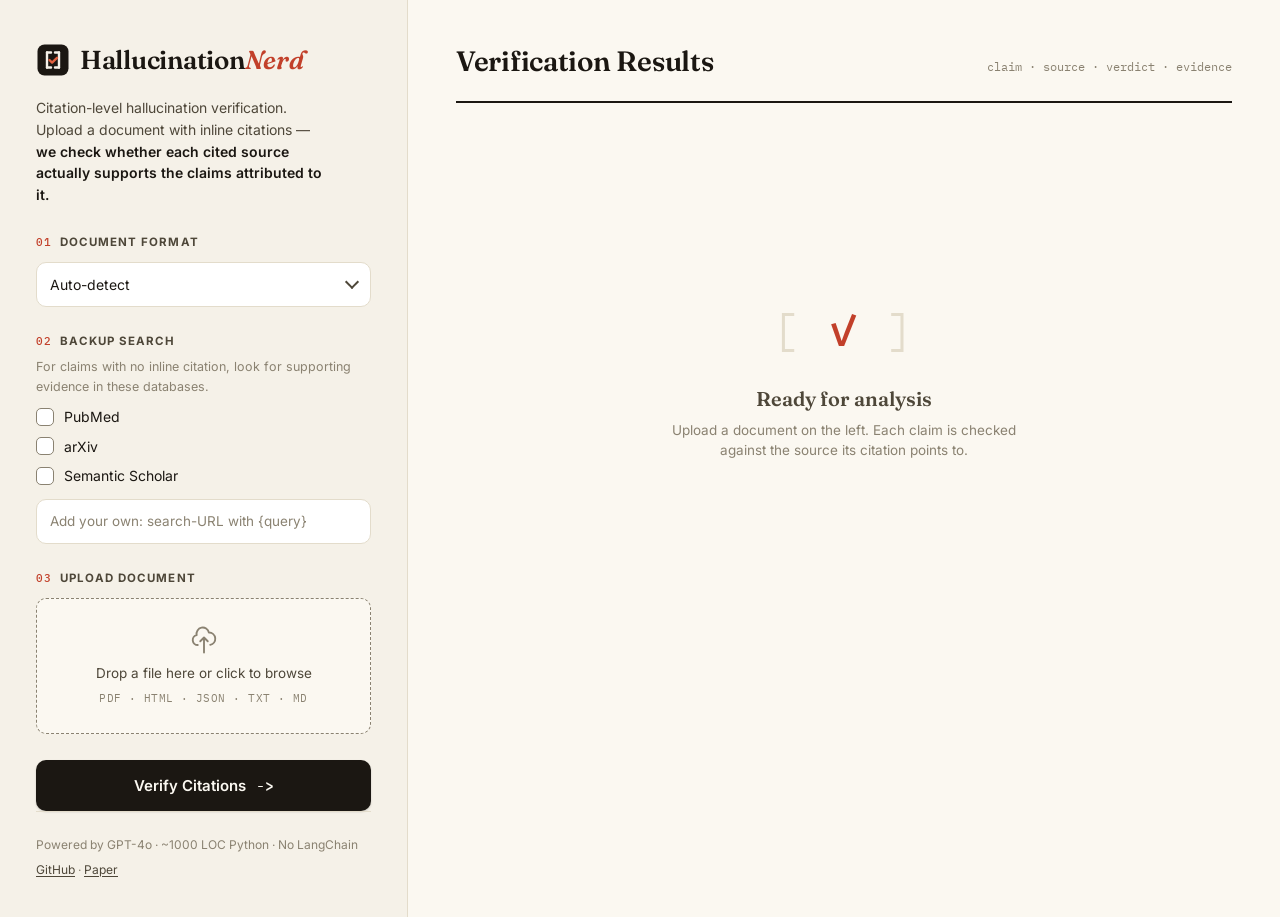
==== frontend/index.html @ 320ff7a8 "Redesign frontend: research-instrument design system, real stat numbers, responsive + a11y pass" ====
<!DOCTYPE html>
<html lang="en">
<head>
    <meta charset="UTF-8">
    <meta name="viewport" content="width=device-width, initial-scale=1.0">
    <title>HallucinationNerd — Citation Verification</title>
    <meta name="description" content="Citation-level hallucination verification: check whether cited sources actually support the claims attributed to them.">
    <link rel="preconnect" href="https://fonts.googleapis.com">
    <link rel="preconnect" href="https://fonts.gstatic.com" crossorigin>
    <link href="https://fonts.googleapis.com/css2?family=Fraunces:ital,opsz,wght@0,9..144,500;0,9..144,600;1,9..144,600&family=IBM+Plex+Mono:wght@400;500;600&family=Inter:wght@400;500;600;700&display=swap" rel="stylesheet">
    <link rel="stylesheet" href="styles.css">
</head>
<body>
    <div class="shell">

        <!-- LEFT RAIL: input -->
        <div class="rail">
            <div class="brand">
                <a class="brand-mark" href="/">
                    <svg width="34" height="34" viewBox="0 0 34 34" fill="none" aria-hidden="true">
                        <rect x="1.5" y="1.5" width="31" height="31" rx="7" fill="#1B1712"/>
                        <path d="M11 9.5v15M23 9.5v15" stroke="#F5F1E8" stroke-width="2.4" stroke-linecap="round"/>
                        <path d="M11 9.5h4M11 24.5h4M23 9.5h-4M23 24.5h-4" stroke="#F5F1E8" stroke-width="2.4" stroke-linecap="round"/>
                        <path d="M13.5 17l2.6 2.6L21 14.8" stroke="#E2603F" stroke-width="2.4" stroke-linecap="round" stroke-linejoin="round"/>
                    </svg>
                    <span class="brand-word">Hallucination<em>Nerd</em></span>
                </a>
                <p class="tagline">
                    Citation-level hallucination verification. Upload a document with inline citations —
                    <strong>we check whether each cited source actually supports the claims attributed to it.</strong>
                </p>
            </div>

            <form id="uploadForm">
                <div class="form-section">
                    <label class="section-label" for="sourceType"><span class="num">01</span> Document format</label>
                    <div class="select-wrap">
                        <select name="source_type" id="sourceType">
                            <option value="auto">Auto-detect</option>
                            <option value="pdf">PDF (research paper)</option>
                            <option value="html">HTML (web page)</option>
                            <option value="json">JSON (structured input)</option>
                            <option value="text">Plain text</option>
                        </select>
                    </div>
                </div>

                <div class="form-section">
                    <span class="section-label"><span class="num">02</span> Backup search</span>
                    <p class="section-hint">For claims with no inline citation, look for supporting evidence in these databases.</p>
                    <div class="check-list">
                        <label class="check">
                            <input type="checkbox" name="db" value="pubmed" class="dbCheck">
                            <span class="box"><svg width="11" height="9" viewBox="0 0 11 9" fill="none"><path d="M1 4.5L4 7.5L10 1" stroke="#FBF8F1" stroke-width="2" stroke-linecap="round" stroke-linejoin="round"/></svg></span>
                            PubMed
                        </label>
                        <label class="check">
                            <input type="checkbox" name="db" value="arxiv" class="dbCheck">
                            <span class="box"><svg width="11" height="9" viewBox="0 0 11 9" fill="none"><path d="M1 4.5L4 7.5L10 1" stroke="#FBF8F1" stroke-width="2" stroke-linecap="round" stroke-linejoin="round"/></svg></span>
                            arXiv
                        </label>
                        <label class="check">
                            <input type="checkbox" name="db" value="semantic_scholar" class="dbCheck">
                            <span class="box"><svg width="11" height="9" viewBox="0 0 11 9" fill="none"><path d="M1 4.5L4 7.5L10 1" stroke="#FBF8F1" stroke-width="2" stroke-linecap="round" stroke-linejoin="round"/></svg></span>
                            Semantic Scholar
                        </label>
                    </div>
                    <input type="text" id="customDatabase" name="custom_database"
                        placeholder="Add your own: search-URL with {query}">
                </div>

                <div class="form-section">
                    <span class="section-label"><span class="num">03</span> Upload document</span>
                    <div id="dropZone" class="dropzone" role="button" tabindex="0" aria-label="Upload a document">
                        <svg width="30" height="30" viewBox="0 0 24 24" fill="none" stroke="#8A8271" stroke-width="1.5" stroke-linecap="round" stroke-linejoin="round">
                            <path d="M7 16a4 4 0 01-.88-7.903A5 5 0 1115.9 6L16 6a5 5 0 011 9.9M15 13l-3-3m0 0l-3 3m3-3v12"/>
                        </svg>
                        <p id="fileLabel">Drop a file here or click to browse</p>
                        <span class="kinds">PDF · HTML · JSON · TXT · MD</span>
                        <input type="file" id="fileInput" name="file" accept=".pdf,.html,.htm,.json,.txt,.md" class="hidden">
                    </div>
                </div>

                <button type="submit" id="submitBtn" class="submit-btn">
                    Verify Citations <span class="arrow">-&gt;</span>
                </button>
            </form>

            <div class="rail-footer">
                <p>Powered by GPT-4o · ~1000 LOC Python · No LangChain</p>
                <p>
                    <a href="https://github.com/Taranum01/HallucinationNerd">GitHub</a> ·
                    <a href="https://arxiv.org/abs/2601.00000">Paper</a>
                </p>
            </div>
        </div>

        <!-- RIGHT: results -->
        <div class="stage">
            <div class="stage-head">
                <h2>Verification Results</h2>
                <span class="legend">claim · source · verdict · evidence</span>
            </div>

            <!-- Empty state -->
            <div id="emptyState" class="empty-state">
                <div class="motif" aria-hidden="true">[ <b>&#10003;</b> ]</div>
                <p class="title">Ready for analysis</p>
                <p class="sub">Upload a document on the left. Each claim is checked against the source its citation points to.</p>
            </div>

            <!-- Loading state -->
            <div id="loadingState" class="loading-state hidden">
                <div class="loader" aria-hidden="true"></div>
                <p class="title">Verifying citations...</p>
                <p class="stage-msg" id="loadingMsg">Extracting text from document...</p>
                <p class="hint">This can take 1-2 minutes for papers with many citations.</p>
            </div>

            <!-- Summary -->
            <div id="summaryBar" class="summary hidden fade-in">
                <div class="summary-card">
                    <div class="summary-top">
                        <span class="summary-source"><b id="summaryCount"></b> claims analyzed from <span class="fname" id="summaryFile"></span></span>
                        <span class="reliability-num" id="reliabilityPct"><small>reliable</small></span>
                        <span id="summaryText" class="hidden"></span>
                    </div>
                    <div class="meter"><div id="reliabilityBar" class="meter-fill"></div></div>
                    <div class="stat-grid">
                        <div class="stat stat-total"><span class="n" id="statTotal">0</span><span class="l">Claims</span></div>
                        <div class="stat stat-ok"><span class="n" id="statSupported">0</span><span class="l">Supported</span></div>
                        <div class="stat stat-warn"><span class="n" id="statPartial">0</span><span class="l">Partial</span></div>
                        <div class="stat stat-bad"><span class="n" id="statNotSupported">0</span><span class="l">Not supported</span></div>
                        <div class="stat stat-uncited"><span class="n" id="statUncited">0</span><span class="l">Uncited</span></div>
                    </div>
                    <div class="cat-report" id="categoryReport">
                        <div id="catExisting" class="cat-row c-blue hidden">
                            <span class="cat-name">Citations Identify Existing Articles:</span>
                            <span class="cat-vals" id="catExistingRefs"></span>
                        </div>
                        <div id="catNonExistent" class="cat-row c-orange hidden">
                            <span class="cat-name">Citations Identify Non-Existent Articles:</span>
                            <span class="cat-vals" id="catNonExistentRefs"></span>
                        </div>
                        <div id="catSupported" class="cat-row c-green hidden">
                            <span class="cat-name">Claim Fully Supported in Articles:</span>
                            <span class="cat-vals" id="catSupportedRefs"></span>
                        </div>
                        <div id="catPartial" class="cat-row c-yellow hidden">
                            <span class="cat-name">Claim Partly Supported in Articles:</span>
                            <span class="cat-vals" id="catPartialRefs"></span>
                        </div>
                        <div id="catNotSupported" class="cat-row c-red hidden">
                            <span class="cat-name">Claim Not Supported in Articles:</span>
                            <span class="cat-vals" id="catNotSupportedRefs"></span>
                        </div>
                        <div id="catNoCitation" class="cat-row c-purple hidden">
                            <span class="cat-name">No Citation Provided:</span>
                            <span class="cat-vals" id="catNoCitationRefs"></span>
                        </div>
                        <div id="catBackupFound" class="cat-row c-teal hidden">
                            <span class="cat-name">Uncited Claim — Supporting Source Found:</span>
                            <span class="cat-vals" id="catBackupFoundRefs"></span>
                        </div>
                        <div id="catNoBackup" class="cat-row c-orange hidden">
                            <span class="cat-name">Uncited Claim — No Supporting Source Found:</span>
                            <span class="cat-vals" id="catNoBackupRefs"></span>
                        </div>
                        <div id="catInaccessible" class="cat-row c-gray hidden">
                            <span class="cat-name">Inaccessible Articles:</span>
                            <span class="cat-vals" id="catInaccessibleRefs"></span>
                        </div>
                    </div>
                </div>
            </div>

            <!-- Detailed claims -->
            <h3 class="details-head" id="detailsHeader" style="display:none">Detailed per-claim results</h3>
            <div id="claimsList" class="claims-list"></div>

            <!-- Error state -->
            <div id="errorState" class="error-box hidden">
                <p id="errorMsg" style="margin:0"></p>
            </div>
        </div>
    </div>

    <script src="env.js"></script>
    <script src="app.js"></script>
</body>
</html>
---- frontend/styles.css ----
/* ============================================================
   HallucinationNerd — design system
   "Research instrument" aesthetic: warm paper, ink type,
   mono data, signal-red accent.
   ============================================================ */

:root {
  --paper:      #F5F1E8;
  --paper-soft: #FBF8F1;
  --card:       #FFFFFF;
  --ink:        #1B1712;
  --ink-soft:   #4E4739;
  --ink-mute:   #8A8271;
  --line:       #E3DCCB;
  --line-soft:  #EDE7D8;

  --accent:       #C2402A;
  --accent-deep:  #9E3220;
  --accent-tint:  #F7E4DE;

  --ok:       #207A46;  --ok-bg:   #E4F3E9;  --ok-rail:   #2E9E5E;
  --warn:     #9A7108;  --warn-bg: #FBF3D9;  --warn-rail: #D8A514;
  --bad:      #B33524;  --bad-bg:  #FBE7E2;  --bad-rail:  #D0503C;
  --contra:   #7E1B14;  --contra-bg:#F6DBD5; --contra-rail:#A02A20;
  --teal:     #0E6E5C;  --teal-bg: #DFF1EC;  --teal-rail: #1C8A74;
  --orange:   #A34E0B;  --orange-bg:#FBEEDD; --orange-rail:#C96A1B;
  --violet:   #5E5496;  --violet-bg:#EAE7F4; --violet-rail:#7A6FB0;
  --gray:     #5E594C;  --gray-bg: #EFEBDF;  --gray-rail: #A39A83;

  --font-display: "Fraunces", Georgia, serif;
  --font-ui: "Inter", -apple-system, "Segoe UI", sans-serif;
  --font-mono: "IBM Plex Mono", "SFMono-Regular", Menlo, monospace;

  --rail-w: 408px;
  --radius: 10px;
  --shadow-card: 0 1px 2px rgba(27,23,18,.05), 0 4px 16px rgba(27,23,18,.06);
}

* { box-sizing: border-box; }

html, body { height: 100%; }

body {
  margin: 0;
  font-family: var(--font-ui);
  background: var(--paper);
  color: var(--ink);
  font-size: 15px;
  line-height: 1.55;
  -webkit-font-smoothing: antialiased;
}

.hidden { display: none !important; }

::selection { background: var(--accent-tint); }

:focus-visible {
  outline: 2px solid var(--accent);
  outline-offset: 2px;
  border-radius: 4px;
}

/* ============ Layout ============ */

.shell { display: flex; min-height: 100vh; }

/* ============ Left rail ============ */

.rail {
  width: var(--rail-w);
  flex: 0 0 var(--rail-w);
  background: var(--paper);
  border-right: 1px solid var(--line);
  padding: 40px 36px 32px;
  display: flex;
  flex-direction: column;
  gap: 0;
}

.brand { margin-bottom: 28px; }

.brand-mark {
  display: inline-flex;
  align-items: center;
  gap: 10px;
  text-decoration: none;
  color: var(--ink);
}

.brand-mark svg { flex: 0 0 auto; }

.brand-word {
  font-family: var(--font-display);
  font-weight: 600;
  font-size: 26px;
  letter-spacing: -0.01em;
}

.brand-word em {
  font-style: italic;
  color: var(--accent);
}

.tagline {
  margin: 14px 0 0;
  color: var(--ink-soft);
  font-size: 14px;
  max-width: 32ch;
}

.tagline strong { color: var(--ink); font-weight: 600; }

/* Form sections */

.form-section { margin-bottom: 26px; }

.section-label {
  display: flex;
  align-items: baseline;
  gap: 8px;
  font-size: 11.5px;
  font-weight: 700;
  letter-spacing: 0.09em;
  text-transform: uppercase;
  color: var(--ink-soft);
  margin-bottom: 10px;
}

.section-label .num {
  font-family: var(--font-mono);
  font-weight: 500;
  color: var(--accent);
  font-size: 11px;
}

.section-hint {
  font-size: 12.5px;
  color: var(--ink-mute);
  margin: -4px 0 10px;
}

/* Select */

.select-wrap { position: relative; }

.select-wrap::after {
  content: "";
  position: absolute;
  right: 14px; top: 50%;
  width: 8px; height: 8px;
  border-right: 2px solid var(--ink-soft);
  border-bottom: 2px solid var(--ink-soft);
  transform: translateY(-70%) rotate(45deg);
  pointer-events: none;
}

select {
  width: 100%;
  appearance: none;
  -webkit-appearance: none;
  background: var(--card);
  border: 1px solid var(--line);
  border-radius: var(--radius);
  padding: 11px 36px 11px 13px;
  font: inherit;
  font-size: 14px;
  color: var(--ink);
  cursor: pointer;
  transition: border-color .15s, box-shadow .15s;
}

select:hover { border-color: var(--ink-mute); }
select:focus { outline: none; border-color: var(--accent); box-shadow: 0 0 0 3px var(--accent-tint); }

/* Checkboxes */

.check-list { display: flex; flex-direction: column; gap: 8px; margin-bottom: 12px; }

.check {
  display: flex;
  align-items: center;
  gap: 10px;
  font-size: 14px;
  color: var(--ink);
  cursor: pointer;
  user-select: none;
}

.check input { position: absolute; opacity: 0; width: 0; height: 0; }

.check .box {
  flex: 0 0 auto;
  width: 18px; height: 18px;
  border: 1.5px solid var(--ink-mute);
  border-radius: 5px;
  background: var(--card);
  display: grid;
  place-items: center;
  transition: background .15s, border-color .15s;
}

.check .box svg { opacity: 0; transform: scale(.6); transition: opacity .12s, transform .12s; }

.check input:checked + .box { background: var(--accent); border-color: var(--accent); }
.check input:checked + .box svg { opacity: 1; transform: scale(1); }
.check input:focus-visible + .box { outline: 2px solid var(--accent); outline-offset: 2px; }
.check:hover .box { border-color: var(--ink-soft); }

/* Text input */

input[type="text"] {
  width: 100%;
  background: var(--card);
  border: 1px solid var(--line);
  border-radius: var(--radius);
  padding: 11px 13px;
  font: inherit;
  font-size: 13.5px;
  font-family: var(--font-mono);
  color: var(--ink);
  transition: border-color .15s, box-shadow .15s;
}

input[type="text"]::placeholder { color: var(--ink-mute); font-family: var(--font-ui); }
input[type="text"]:hover { border-color: var(--ink-mute); }
input[type="text"]:focus { outline: none; border-color: var(--accent); box-shadow: 0 0 0 3px var(--accent-tint); }

/* Dropzone */

.dropzone {
  border: 1.5px dashed var(--ink-mute);
  border-radius: var(--radius);
  background: var(--paper-soft);
  padding: 26px 18px;
  text-align: center;
  cursor: pointer;
  transition: border-color .15s, background .15s;
}

.dropzone:hover, .dropzone.dragover {
  border-color: var(--accent);
  background: var(--accent-tint);
}

.dropzone svg { display: block; margin: 0 auto 8px; }

.dropzone p {
  margin: 0;
  font-size: 13.5px;
  color: var(--ink-soft);
  overflow-wrap: anywhere;
}

.dropzone .kinds {
  display: block;
  margin-top: 6px;
  font-family: var(--font-mono);
  font-size: 11px;
  color: var(--ink-mute);
  letter-spacing: 0.04em;
}

/* Submit button */

.submit-btn {
  width: 100%;
  border: none;
  border-radius: var(--radius);
  background: var(--ink);
  color: var(--paper-soft);
  font: inherit;
  font-size: 15px;
  font-weight: 600;
  padding: 14px 20px;
  cursor: pointer;
  display: flex;
  align-items: center;
  justify-content: center;
  gap: 10px;
  transition: background .15s, transform .1s, box-shadow .15s;
  box-shadow: 0 1px 2px rgba(27,23,18,.2);
}

.submit-btn:hover:not(:disabled) { background: var(--accent-deep); }
.submit-btn:active:not(:disabled) { transform: translateY(1px); }
.submit-btn:disabled { opacity: .55; cursor: not-allowed; }

.submit-btn .arrow { font-family: var(--font-mono); }

/* Rail footer */

.rail-footer {
  margin-top: auto;
  padding-top: 24px;
  border-top: 1px solid var(--line);
  font-size: 12px;
  color: var(--ink-mute);
}

.rail-footer p { margin: 0 0 6px; }

.rail-footer a { color: var(--ink-soft); text-decoration: underline; text-underline-offset: 2px; }
.rail-footer a:hover { color: var(--accent); }

/* ============ Results panel ============ */

.stage {
  flex: 1;
  min-width: 0;
  background: var(--paper-soft);
  padding: 40px 48px 64px;
  overflow-y: auto;
}

.stage-head {
  display: flex;
  align-items: baseline;
  justify-content: space-between;
  gap: 16px;
  margin-bottom: 28px;
  padding-bottom: 18px;
  border-bottom: 2px solid var(--ink);
}

.stage-head h2 {
  font-family: var(--font-display);
  font-size: 28px;
  font-weight: 600;
  letter-spacing: -0.01em;
  margin: 0;
}

.stage-head .legend {
  font-family: var(--font-mono);
  font-size: 11.5px;
  color: var(--ink-mute);
  white-space: nowrap;
}

/* Empty state */

.empty-state {
  display: flex;
  flex-direction: column;
  align-items: center;
  justify-content: center;
  min-height: 55vh;
  text-align: center;
}

.empty-state .motif {
  font-family: var(--font-mono);
  font-size: 44px;
  color: var(--line);
  letter-spacing: 0.06em;
  margin-bottom: 18px;
  user-select: none;
}

.empty-state .motif b { color: var(--accent); font-weight: 500; }

.empty-state .title {
  font-family: var(--font-display);
  font-size: 20px;
  font-weight: 600;
  color: var(--ink-soft);
  margin: 0 0 6px;
}

.empty-state .sub { margin: 0; font-size: 13.5px; color: var(--ink-mute); max-width: 40ch; }

/* Loading state */

.loading-state {
  display: flex;
  flex-direction: column;
  align-items: center;
  justify-content: center;
  min-height: 55vh;
  text-align: center;
}

.loader {
  width: 44px; height: 44px;
  border-radius: 50%;
  border: 3px solid var(--line);
  border-top-color: var(--accent);
  animation: spin .8s linear infinite;
  margin-bottom: 20px;
}

@keyframes spin { to { transform: rotate(360deg); } }

.loading-state .title { font-weight: 600; margin: 0 0 4px; }
.loading-state .stage-msg { font-family: var(--font-mono); font-size: 12.5px; color: var(--accent-deep); margin: 0 0 12px; }
.loading-state .hint { font-size: 12px; color: var(--ink-mute); margin: 0; }

@media (prefers-reduced-motion: reduce) {
  .loader { animation: none; }
  .fade-in { animation: none !important; }
  * { transition: none !important; }
}

/* ============ Summary ============ */

.summary { margin-bottom: 36px; }

.summary-card {
  background: var(--card);
  border: 1px solid var(--line);
  border-radius: var(--radius);
  box-shadow: var(--shadow-card);
  padding: 22px 24px;
}

.summary-top {
  display: flex;
  align-items: baseline;
  justify-content: space-between;
  gap: 16px;
  flex-wrap: wrap;
  margin-bottom: 14px;
}

.summary-source {
  font-size: 13.5px;
  color: var(--ink-soft);
}

.summary-source b { color: var(--ink); font-weight: 600; }
.summary-source .fname { font-family: var(--font-mono); font-size: 12.5px; background: var(--gray-bg); border: 1px solid var(--line-soft); padding: 2px 7px; border-radius: 5px; }

.reliability-num {
  font-family: var(--font-display);
  font-size: 34px;
  font-weight: 600;
  line-height: 1;
  white-space: nowrap;
}

.reliability-num small { font-family: var(--font-ui); font-size: 12px; font-weight: 600; letter-spacing: 0.06em; text-transform: uppercase; margin-left: 8px; color: var(--ink-mute); }

.tone-good { color: var(--ok); }
.tone-mid  { color: var(--warn); }
.tone-bad  { color: var(--bad); }

.meter {
  height: 8px;
  background: var(--gray-bg);
  border-radius: 99px;
  overflow: hidden;
  margin-bottom: 20px;
}

.meter-fill {
  height: 100%;
  border-radius: 99px;
  width: 0%;
  transition: width .6s cubic-bezier(.22,.8,.3,1);
}

.meter-fill.tone-good { background: var(--ok-rail); }
.meter-fill.tone-mid  { background: var(--warn-rail); }
.meter-fill.tone-bad  { background: var(--bad-rail); }

/* Stat grid — real numbers, no blank bars */

.stat-grid {
  display: grid;
  grid-template-columns: repeat(auto-fit, minmax(120px, 1fr));
  gap: 10px;
}

.stat {
  border: 1px solid var(--line-soft);
  border-radius: 8px;
  background: var(--paper-soft);
  padding: 12px 14px 10px;
  border-top: 3px solid var(--gray-rail);
}

.stat.stat-total   { border-top-color: var(--ink); }
.stat.stat-ok      { border-top-color: var(--ok-rail); }
.stat.stat-warn    { border-top-color: var(--warn-rail); }
.stat.stat-bad     { border-top-color: var(--bad-rail); }
.stat.stat-uncited { border-top-color: var(--violet-rail); }

.stat .n {
  display: block;
  font-family: var(--font-mono);
  font-size: 24px;
  font-weight: 600;
  line-height: 1.1;
}

.stat .l {
  display: block;
  font-size: 11px;
  font-weight: 600;
  letter-spacing: 0.05em;
  text-transform: uppercase;
  color: var(--ink-mute);
  margin-top: 3px;
}

/* Category report */

.cat-report { margin-top: 18px; display: flex; flex-direction: column; gap: 8px; }

.cat-row {
  display: flex;
  align-items: baseline;
  gap: 10px;
  border: 1px solid var(--line-soft);
  border-left: 4px solid var(--gray-rail);
  background: var(--paper-soft);
  border-radius: 8px;
  padding: 10px 14px;
  font-size: 13px;
}

.cat-row .cat-name { font-weight: 600; color: var(--ink); white-space: nowrap; }
.cat-row .cat-vals { font-family: var(--font-mono); font-size: 12.5px; color: var(--ink-soft); overflow-wrap: anywhere; }

.cat-row.c-blue   { border-left-color: #5B7FB0; }
.cat-row.c-green  { border-left-color: var(--ok-rail); }
.cat-row.c-yellow { border-left-color: var(--warn-rail); }
.cat-row.c-red    { border-left-color: var(--bad-rail); }
.cat-row.c-orange { border-left-color: var(--orange-rail); }
.cat-row.c-teal   { border-left-color: var(--teal-rail); }
.cat-row.c-purple { border-left-color: var(--violet-rail); }
.cat-row.c-gray   { border-left-color: var(--gray-rail); }

/* ============ Claim cards ============ */

.details-head {
  font-family: var(--font-display);
  font-size: 20px;
  font-weight: 600;
  margin: 34px 0 16px;
  padding-top: 22px;
  border-top: 1px solid var(--line);
}

.claims-list { display: flex; flex-direction: column; gap: 12px; }

.claim-card {
  background: var(--card);
  border: 1px solid var(--line);
  border-left: 4px solid var(--gray-rail);
  border-radius: var(--radius);
  box-shadow: var(--shadow-card);
  padding: 16px 18px;
}

.claim-card.verdict-supported     { border-left-color: var(--ok-rail); }
.claim-card.verdict-partial       { border-left-color: var(--warn-rail); }
.claim-card.verdict-not-supported { border-left-color: var(--bad-rail); }
.claim-card.verdict-contradicted  { border-left-color: var(--contra-rail); }
.claim-card.verdict-backup-found  { border-left-color: var(--teal-rail); }
.claim-card.verdict-no-backup     { border-left-color: var(--orange-rail); }
.claim-card.verdict-unverifiable  { border-left-color: var(--gray-rail); }

.claim-top {
  display: flex;
  align-items: center;
  justify-content: space-between;
  gap: 12px;
  margin-bottom: 10px;
}

.badge {
  display: inline-flex;
  align-items: center;
  gap: 6px;
  font-size: 11.5px;
  font-weight: 700;
  letter-spacing: 0.02em;
  padding: 4px 10px;
  border-radius: 99px;
  white-space: nowrap;
}

.badge-supported     { background: var(--ok-bg);     color: var(--ok); }
.badge-partial       { background: var(--warn-bg);   color: var(--warn); }
.badge-not-supported { background: var(--bad-bg);    color: var(--bad); }
.badge-contradicted  { background: var(--contra-bg); color: var(--contra); }
.badge-backup-found  { background: var(--teal-bg);   color: var(--teal); }
.badge-no-backup     { background: var(--orange-bg); color: var(--orange); }
.badge-no-citation   { background: var(--violet-bg); color: var(--violet); }
.badge-unverifiable  { background: var(--gray-bg);   color: var(--gray); }

.conf {
  display: flex;
  align-items: center;
  gap: 7px;
  font-family: var(--font-mono);
  font-size: 11px;
  color: var(--ink-mute);
  white-space: nowrap;
}

.conf .conf-track {
  width: 48px; height: 4px;
  background: var(--gray-bg);
  border-radius: 99px;
  overflow: hidden;
}

.conf .conf-fill { display: block; height: 100%; background: var(--ink-soft); border-radius: 99px; }

.claim-text {
  font-family: var(--font-mono);
  font-size: 13px;
  line-height: 1.6;
  color: var(--ink);
  margin: 0 0 8px;
  overflow-wrap: anywhere;
}

.claim-refs {
  font-family: var(--font-mono);
  font-size: 12px;
  color: var(--ink-mute);
  margin: 0 0 4px;
}

.claim-card details { margin-top: 8px; }

.claim-card summary {
  font-size: 12.5px;
  font-weight: 600;
  color: var(--accent-deep);
  cursor: pointer;
  user-select: none;
}

.claim-card summary:hover { text-decoration: underline; text-underline-offset: 2px; }

.claim-card details.secondary summary { color: var(--ink-mute); }

.claim-card blockquote {
  margin: 8px 0 0;
  padding: 8px 12px;
  border-left: 3px solid var(--line);
  background: var(--paper-soft);
  border-radius: 0 6px 6px 0;
  font-size: 12.5px;
  font-style: italic;
  color: var(--ink-soft);
}

.claim-card .reasoning {
  margin: 8px 0 0;
  font-size: 12.5px;
  color: var(--ink-soft);
}

/* Error */

.error-box {
  background: var(--bad-bg);
  border: 1px solid var(--bad-rail);
  border-radius: var(--radius);
  padding: 14px 16px;
  color: var(--contra);
  font-weight: 500;
  font-size: 14px;
}

/* Fade in */

.fade-in { animation: fadeIn .35s ease both; }
@keyframes fadeIn { from { opacity: 0; transform: translateY(8px); } to { opacity: 1; transform: none; } }

/* ============ Mobile ============ */

@media (max-width: 880px) {
  .shell { flex-direction: column; }
  .rail {
    width: 100%;
    flex: none;
    border-right: none;
    border-bottom: 1px solid var(--line);
    padding: 28px 20px 24px;
  }
  .brand-word { font-size: 23px; }
  .tagline { max-width: none; }
  .stage { padding: 24px 20px 48px; }
  .stage-head h2 { font-size: 23px; }
  .stage-head { flex-direction: column; align-items: flex-start; gap: 4px; }
  .summary-top { flex-direction: column; gap: 6px; }
  .empty-state .motif { font-size: 34px; }
  .claim-top { flex-wrap: wrap; }
}

@media (max-width: 880px) {
  .cat-row { flex-direction: column; gap: 2px; }
  .cat-row .cat-name { white-space: normal; }
}
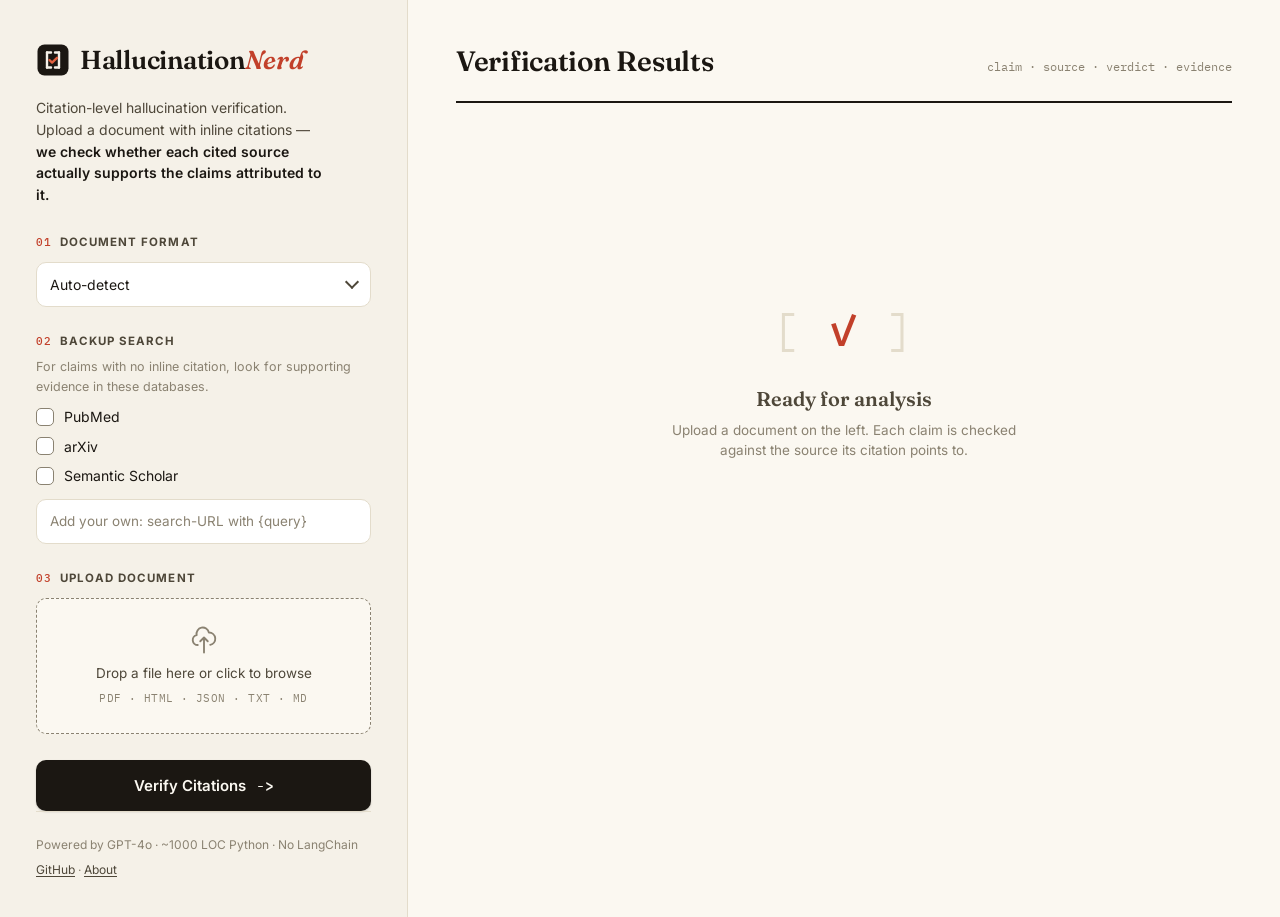
==== commit da8538d9: "feat(frontend): keep professor fixes on Harsh's design + unify About theme - Re-apply honest loading" ====
--- a/frontend/index.html
+++ b/frontend/index.html
@@ -90,7 +90,7 @@
                 <p>Powered by GPT-4o · ~1000 LOC Python · No LangChain</p>
                 <p>
                     <a href="https://github.com/Taranum01/HallucinationNerd">GitHub</a> ·
-                    <a href="https://arxiv.org/abs/2601.00000">Paper</a>
+                    <a href="about.html">About</a>
                 </p>
             </div>
         </div>
@@ -99,6 +99,7 @@
         <div class="stage">
             <div class="stage-head">
                 <h2>Verification Results</h2>
+                <span id="doneFlag" class="done-flag hidden">✓ Analysis complete</span>
                 <span class="legend">claim · source · verdict · evidence</span>
             </div>
 
@@ -126,6 +127,7 @@
                         <span id="summaryText" class="hidden"></span>
                     </div>
                     <div class="meter"><div id="reliabilityBar" class="meter-fill"></div></div>
+                    <p class="reliability-caption">Reliability score — the share of verifiable claims (those with an accessible cited source) whose source actually supports the claim.</p>
                     <div class="stat-grid">
                         <div class="stat stat-total"><span class="n" id="statTotal">0</span><span class="l">Claims</span></div>
                         <div class="stat stat-ok"><span class="n" id="statSupported">0</span><span class="l">Supported</span></div>
@@ -171,6 +173,21 @@
                             <span class="cat-vals" id="catInaccessibleRefs"></span>
                         </div>
                     </div>
+                    <details class="legend-box">
+                        <summary>What do these result codes mean?</summary>
+                        <ul>
+                            <li><b>Claim Fully Supported</b> — the cited source clearly states the claim.</li>
+                            <li><b>Claim Partly Supported</b> — the source backs the gist, but the claim adds specifics the source doesn't fully support.</li>
+                            <li><b>Claim Not Supported</b> — the cited source does not contain the claim.</li>
+                            <li><b>Contradicted</b> — the cited source states the opposite of the claim.</li>
+                            <li><b>Citations Identify Existing / Non-Existent Articles</b> — whether each cited reference could be located at all.</li>
+                            <li><b>Inaccessible Articles</b> — a citation is present, but the source could not be retrieved (paywall, dead link, or unreadable), so the claim could not be checked.</li>
+                            <li><b>No Citation Provided</b> — the claim carries no inline citation.</li>
+                            <li><b>Uncited Claim — Supporting Source Found / Partial</b> — an uncited claim was matched to a supporting source via backup search.</li>
+                            <li><b>Uncited Claim — No Supporting Source Found</b> — backup search found no source for an uncited claim.</li>
+                        </ul>
+                    </details>
+
                 </div>
             </div>
 
--- a/frontend/styles.css
+++ b/frontend/styles.css
@@ -698,3 +698,73 @@
   .cat-row { flex-direction: column; gap: 2px; }
   .cat-row .cat-name { white-space: normal; }
 }
+
+
+/* ===== Professor-requested + a11y additions ===== */
+.done-flag {
+  font-family: var(--font-ui);
+  font-size: 12px;
+  font-weight: 700;
+  letter-spacing: 0.03em;
+  color: var(--ok);
+  background: var(--ok-bg);
+  border: 1px solid var(--ok-rail);
+  padding: 3px 11px;
+  border-radius: 99px;
+  white-space: nowrap;
+}
+
+.reliability-caption {
+  margin: -8px 0 18px;
+  font-size: 12px;
+  color: var(--ink-mute);
+  max-width: 74ch;
+}
+
+.legend-box {
+  margin-top: 16px;
+  border-top: 1px solid var(--line-soft);
+  padding-top: 12px;
+}
+.legend-box > summary {
+  font-size: 12.5px;
+  font-weight: 600;
+  color: var(--accent-deep);
+  cursor: pointer;
+  user-select: none;
+}
+.legend-box > summary:hover { text-decoration: underline; text-underline-offset: 2px; }
+.legend-box ul { margin: 10px 0 2px; padding-left: 18px; display: flex; flex-direction: column; gap: 5px; }
+.legend-box li { font-size: 12.5px; color: var(--ink-soft); }
+.legend-box li b { color: var(--ink); font-weight: 600; }
+
+/* ===== About page (shared theme) ===== */
+.about-page { background: var(--paper); }
+.site-header { border-bottom: 1px solid var(--line); background: var(--paper); }
+.site-header .wrap { max-width: 880px; margin: 0 auto; padding: 20px 28px; display: flex; align-items: center; justify-content: space-between; gap: 16px; }
+.site-nav { display: flex; gap: 22px; font-size: 14px; }
+.site-nav a { color: var(--ink-soft); text-decoration: none; }
+.site-nav a:hover { color: var(--accent); }
+.site-nav a.active { color: var(--ink); font-weight: 600; }
+.about-main { max-width: 880px; margin: 0 auto; padding: 44px 28px 64px; }
+.about-main h1 { font-family: var(--font-display); font-size: 34px; font-weight: 600; letter-spacing: -0.01em; margin: 0 0 18px; }
+.about-main h2 { font-family: var(--font-display); font-size: 23px; font-weight: 600; margin: 40px 0 14px; }
+.about-main p.lead { color: var(--ink-soft); font-size: 15px; line-height: 1.65; max-width: 70ch; margin: 0 0 8px; }
+.team-grid { display: grid; grid-template-columns: repeat(2, 1fr); gap: 16px; margin: 10px 0 40px; }
+.team-card { background: var(--card); border: 1px solid var(--line); border-radius: var(--radius); box-shadow: var(--shadow-card); padding: 20px; display: flex; gap: 16px; align-items: flex-start; }
+.team-card .avatar { flex: 0 0 auto; width: 92px; height: 92px; border-radius: 50%; object-fit: cover; border: 1px solid var(--line); }
+.team-card .avatar-ph { flex: 0 0 auto; width: 92px; height: 92px; border-radius: 50%; background: var(--accent-tint); color: var(--accent-deep); display: grid; place-items: center; font-family: var(--font-display); font-weight: 600; font-size: 24px; }
+.team-card h3 { font-family: var(--font-ui); font-size: 17px; font-weight: 600; margin: 0; color: var(--ink); }
+.team-card h3 a { color: var(--ink); text-decoration: none; }
+.team-card h3 a:hover { color: var(--accent); }
+.team-card .role { font-size: 13.5px; color: var(--ink-soft); margin: 4px 0 0; }
+.team-card .aff { font-size: 13px; color: var(--ink-mute); margin: 4px 0 0; }
+.team-card .li { font-size: 13px; margin: 9px 0 0; }
+.team-card .li a { color: var(--accent-deep); text-decoration: underline; text-underline-offset: 2px; }
+.try-btn { display: inline-flex; align-items: center; gap: 10px; background: var(--ink); color: var(--paper-soft); text-decoration: none; font-weight: 600; font-size: 15px; padding: 13px 22px; border-radius: var(--radius); box-shadow: 0 1px 2px rgba(27,23,18,.2); transition: background .15s; }
+.try-btn:hover { background: var(--accent-deep); }
+.try-btn .arrow { font-family: var(--font-mono); }
+.site-footer { max-width: 880px; margin: 0 auto; padding: 22px 28px 40px; border-top: 1px solid var(--line); color: var(--ink-mute); font-size: 12.5px; }
+.site-footer a { color: var(--ink-soft); text-decoration: underline; text-underline-offset: 2px; }
+.site-footer a:hover { color: var(--accent); }
+@media (max-width: 720px) { .team-grid { grid-template-columns: 1fr; } .about-main h1 { font-size: 28px; } }
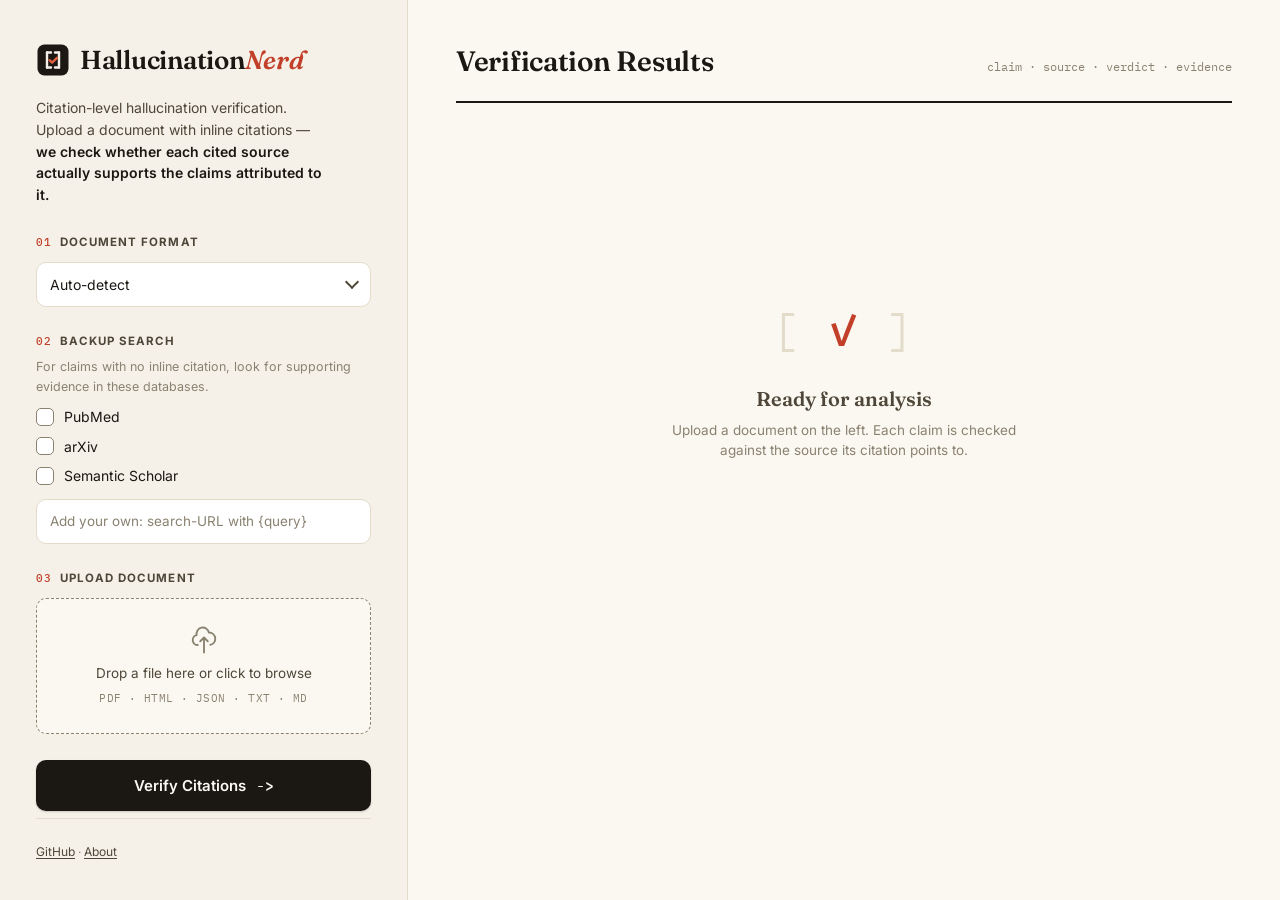
==== commit ad21a95a: "Add project authors up front and remove implementation tagline" ====
--- a/frontend/index.html
+++ b/frontend/index.html
@@ -87,7 +87,6 @@
             </form>
 
             <div class="rail-footer">
-                <p>Powered by GPT-4o · ~1000 LOC Python · No LangChain</p>
                 <p>
                     <a href="https://github.com/Taranum01/HallucinationNerd">GitHub</a> ·
                     <a href="about.html">About</a>
@@ -123,68 +122,27 @@
                 <div class="summary-card">
                     <div class="summary-top">
                         <span class="summary-source"><b id="summaryCount"></b> claims analyzed from <span class="fname" id="summaryFile"></span></span>
-                        <span class="reliability-num" id="reliabilityPct"><small>reliable</small></span>
                         <span id="summaryText" class="hidden"></span>
                     </div>
-                    <div class="meter"><div id="reliabilityBar" class="meter-fill"></div></div>
-                    <p class="reliability-caption">Reliability score — the share of verifiable claims (those with an accessible cited source) whose source actually supports the claim.</p>
-                    <div class="stat-grid">
-                        <div class="stat stat-total"><span class="n" id="statTotal">0</span><span class="l">Claims</span></div>
-                        <div class="stat stat-ok"><span class="n" id="statSupported">0</span><span class="l">Supported</span></div>
-                        <div class="stat stat-warn"><span class="n" id="statPartial">0</span><span class="l">Partial</span></div>
-                        <div class="stat stat-bad"><span class="n" id="statNotSupported">0</span><span class="l">Not supported</span></div>
-                        <div class="stat stat-uncited"><span class="n" id="statUncited">0</span><span class="l">Uncited</span></div>
+                    <div class="verdict-summary" id="verdictSummary">
+                        <div class="vrow" data-cat="SUPPORTED"><span class="sw" style="background:#1B7F3B"></span><span class="vlabel">Supported</span><span class="vcount" id="vcSupported">0</span></div>
+                        <div class="vrow" data-cat="PARTIALLY_SUPPORTED"><span class="sw" style="background:#A6E0B3"></span><span class="vlabel">Partially supported</span><span class="vcount" id="vcPartial">0</span></div>
+                        <div class="vrow" data-cat="NOT_SUPPORTED"><span class="sw" style="background:#F2D64B"></span><span class="vlabel">Not supported</span><span class="vcount" id="vcNotSupported">0</span></div>
+                        <div class="vrow" data-cat="CONTRADICTED"><span class="sw" style="background:#E0392B"></span><span class="vlabel">Contradicted</span><span class="vcount" id="vcContradicted">0</span></div>
+                        <div class="vrow" data-cat="CITATION_NOT_FOUND"><span class="sw" style="background:#000000"></span><span class="vlabel">Cited article doesn&#39;t exist</span><span class="vcount" id="vcNotFound">0</span></div>
+                        <div class="vrow" data-cat="NOACCESS"><span class="sw" style="background:#595959"></span><span class="vlabel">Could not access</span><span class="vcount" id="vcNoAccess">0</span></div>
                     </div>
-                    <div class="cat-report" id="categoryReport">
-                        <div id="catExisting" class="cat-row c-blue hidden">
-                            <span class="cat-name">Citations Identify Existing Articles:</span>
-                            <span class="cat-vals" id="catExistingRefs"></span>
-                        </div>
-                        <div id="catNonExistent" class="cat-row c-orange hidden">
-                            <span class="cat-name">Citations Identify Non-Existent Articles:</span>
-                            <span class="cat-vals" id="catNonExistentRefs"></span>
-                        </div>
-                        <div id="catSupported" class="cat-row c-green hidden">
-                            <span class="cat-name">Claim Fully Supported in Articles:</span>
-                            <span class="cat-vals" id="catSupportedRefs"></span>
-                        </div>
-                        <div id="catPartial" class="cat-row c-yellow hidden">
-                            <span class="cat-name">Claim Partly Supported in Articles:</span>
-                            <span class="cat-vals" id="catPartialRefs"></span>
-                        </div>
-                        <div id="catNotSupported" class="cat-row c-red hidden">
-                            <span class="cat-name">Claim Not Supported in Articles:</span>
-                            <span class="cat-vals" id="catNotSupportedRefs"></span>
-                        </div>
-                        <div id="catNoCitation" class="cat-row c-purple hidden">
-                            <span class="cat-name">No Citation Provided:</span>
-                            <span class="cat-vals" id="catNoCitationRefs"></span>
-                        </div>
-                        <div id="catBackupFound" class="cat-row c-teal hidden">
-                            <span class="cat-name">Uncited Claim — Supporting Source Found:</span>
-                            <span class="cat-vals" id="catBackupFoundRefs"></span>
-                        </div>
-                        <div id="catNoBackup" class="cat-row c-orange hidden">
-                            <span class="cat-name">Uncited Claim — No Supporting Source Found:</span>
-                            <span class="cat-vals" id="catNoBackupRefs"></span>
-                        </div>
-                        <div id="catInaccessible" class="cat-row c-gray hidden">
-                            <span class="cat-name">Inaccessible Articles:</span>
-                            <span class="cat-vals" id="catInaccessibleRefs"></span>
-                        </div>
-                    </div>
+                    <p class="filter-hint" id="filterHint">Tip: click a category to show only those claims (click again to clear).</p>
+
                     <details class="legend-box">
                         <summary>What do these result codes mean?</summary>
                         <ul>
-                            <li><b>Claim Fully Supported</b> — the cited source clearly states the claim.</li>
-                            <li><b>Claim Partly Supported</b> — the source backs the gist, but the claim adds specifics the source doesn't fully support.</li>
-                            <li><b>Claim Not Supported</b> — the cited source does not contain the claim.</li>
-                            <li><b>Contradicted</b> — the cited source states the opposite of the claim.</li>
-                            <li><b>Citations Identify Existing / Non-Existent Articles</b> — whether each cited reference could be located at all.</li>
-                            <li><b>Inaccessible Articles</b> — a citation is present, but the source could not be retrieved (paywall, dead link, or unreadable), so the claim could not be checked.</li>
-                            <li><b>No Citation Provided</b> — the claim carries no inline citation.</li>
-                            <li><b>Uncited Claim — Supporting Source Found / Partial</b> — an uncited claim was matched to a supporting source via backup search.</li>
-                            <li><b>Uncited Claim — No Supporting Source Found</b> — backup search found no source for an uncited claim.</li>
+                            <li><span class="lsw" style="background:#1B7F3B"></span><b>Supported</b> — the cited source states or logically implies the claim.</li>
+                            <li><span class="lsw" style="background:#A6E0B3"></span><b>Partially supported</b> — same topic and right direction, but the claim adds specifics not in the source.</li>
+                            <li><span class="lsw" style="background:#F2D64B"></span><b>Not supported</b> — the source contains nothing relevant to the claim.</li>
+                            <li><span class="lsw" style="background:#E0392B"></span><b>Contradicted</b> — the source states the opposite of the claim.</li>
+                            <li><span class="lsw" style="background:#000000"></span><b>Cited article doesn&#39;t exist</b> — the citation does not resolve to a real, retrievable document.</li>
+                            <li><span class="lsw" style="background:#595959"></span><b>Could not access</b> — the article exists but its content could not be retrieved or is too sparse to assess.</li>
                         </ul>
                     </details>
 
--- a/frontend/styles.css
+++ b/frontend/styles.css
@@ -542,53 +542,36 @@
   border-top: 1px solid var(--line);
 }
 
-.claims-list { display: flex; flex-direction: column; gap: 12px; }
+.claims-list { display: flex; flex-direction: column; gap: 0; }
 
 .claim-card {
-  background: var(--card);
-  border: 1px solid var(--line);
-  border-left: 4px solid var(--gray-rail);
-  border-radius: var(--radius);
-  box-shadow: var(--shadow-card);
-  padding: 16px 18px;
-}
-
-.claim-card.verdict-supported     { border-left-color: var(--ok-rail); }
-.claim-card.verdict-partial       { border-left-color: var(--warn-rail); }
-.claim-card.verdict-not-supported { border-left-color: var(--bad-rail); }
-.claim-card.verdict-contradicted  { border-left-color: var(--contra-rail); }
-.claim-card.verdict-backup-found  { border-left-color: var(--teal-rail); }
-.claim-card.verdict-no-backup     { border-left-color: var(--orange-rail); }
-.claim-card.verdict-unverifiable  { border-left-color: var(--gray-rail); }
+  background: transparent;
+  border: none;
+  border-top: 1px solid var(--line);
+  border-radius: 0;
+  box-shadow: none;
+  padding: 18px 4px 20px;
+}
+
+/* verdict color lives on the wordmark (text + dot), not a rail */
 
 .claim-top {
   display: flex;
-  align-items: center;
-  justify-content: space-between;
+  align-items: baseline;
   gap: 12px;
   margin-bottom: 10px;
 }
 
-.badge {
-  display: inline-flex;
-  align-items: center;
-  gap: 6px;
-  font-size: 11.5px;
-  font-weight: 700;
-  letter-spacing: 0.02em;
-  padding: 4px 10px;
-  border-radius: 99px;
-  white-space: nowrap;
-}
-
-.badge-supported     { background: var(--ok-bg);     color: var(--ok); }
-.badge-partial       { background: var(--warn-bg);   color: var(--warn); }
-.badge-not-supported { background: var(--bad-bg);    color: var(--bad); }
-.badge-contradicted  { background: var(--contra-bg); color: var(--contra); }
-.badge-backup-found  { background: var(--teal-bg);   color: var(--teal); }
-.badge-no-backup     { background: var(--orange-bg); color: var(--orange); }
-.badge-no-citation   { background: var(--violet-bg); color: var(--violet); }
-.badge-unverifiable  { background: var(--gray-bg);   color: var(--gray); }
+.claim-idx {
+  font-family: var(--font-mono);
+  font-size: 11px;
+  color: var(--ink-mute);
+  flex: 0 0 auto;
+}
+
+.claim-top .verdict-wordmark { flex: 1; }
+
+/* pills removed - verdicts render as wordmarks (see .verdict-wordmark) */
 
 .conf {
   display: flex;
@@ -601,8 +584,8 @@
 }
 
 .conf .conf-track {
-  width: 48px; height: 4px;
-  background: var(--gray-bg);
+  width: 56px; height: 3px;
+  background: var(--line);
   border-radius: 99px;
   overflow: hidden;
 }
@@ -610,30 +593,47 @@
 .conf .conf-fill { display: block; height: 100%; background: var(--ink-soft); border-radius: 99px; }
 
 .claim-text {
-  font-family: var(--font-mono);
-  font-size: 13px;
-  line-height: 1.6;
+  font-family: var(--font-display);
+  font-size: 17px;
+  font-weight: 500;
+  line-height: 1.55;
   color: var(--ink);
-  margin: 0 0 8px;
+  margin: 0 0 10px;
   overflow-wrap: anywhere;
 }
 
 .claim-refs {
-  font-family: var(--font-mono);
-  font-size: 12px;
-  color: var(--ink-mute);
-  margin: 0 0 4px;
-}
-
-.claim-card details { margin-top: 8px; }
+  display: flex;
+  flex-wrap: wrap;
+  gap: 6px;
+  margin: 0 0 6px;
+}
+
+.ref-chip {
+  font-family: var(--font-mono);
+  font-size: 11.5px;
+  color: var(--ink-soft);
+  border: 1px solid var(--line);
+  border-radius: 4px;
+  padding: 2px 7px;
+  background: var(--paper-soft);
+}
+
+.claim-card details { margin-top: 6px; }
 
 .claim-card summary {
-  font-size: 12.5px;
-  font-weight: 600;
+  font-family: var(--font-mono);
+  font-size: 11px;
+  font-weight: 600;
+  letter-spacing: 0.12em;
+  text-transform: uppercase;
   color: var(--accent-deep);
   cursor: pointer;
   user-select: none;
-}
+  list-style: none;
+}
+
+.claim-card summary::-webkit-details-marker { display: none; }
 
 .claim-card summary:hover { text-decoration: underline; text-underline-offset: 2px; }
 
@@ -768,3 +768,53 @@
 .site-footer a { color: var(--ink-soft); text-decoration: underline; text-underline-offset: 2px; }
 .site-footer a:hover { color: var(--accent); }
 @media (max-width: 720px) { .team-grid { grid-template-columns: 1fr; } .about-main h1 { font-size: 28px; } }
+
+
+/* ===== Paper's canonical 6-category palette (design_implementation.tex) ===== */
+:root {
+  --hn-supported: #1B7F3B;
+  --hn-partial:   #A6E0B3;
+  --hn-notsupp:   #F2D64B;
+  --hn-contra:    #E0392B;
+  --hn-noexist:   #000000;
+  --hn-noaccess:  #595959;
+}
+.verdict-summary { display: flex; flex-direction: column; gap: 6px; margin: 4px 0; }
+.vrow { display: flex; align-items: center; gap: 10px; padding: 8px 12px; border: 1px solid var(--line-soft); border-radius: 8px; background: var(--paper-soft); }
+.vrow .sw { flex: 0 0 auto; width: 14px; height: 14px; border-radius: 3px; border: 1px solid rgba(0,0,0,.15); }
+.vrow .vlabel { flex: 1; font-size: 13.5px; color: var(--ink); }
+.vrow .vcount { font-family: var(--font-mono); font-size: 16px; font-weight: 600; color: var(--ink); min-width: 2ch; text-align: right; }
+.legend-box .lsw { display: inline-block; width: 11px; height: 11px; border-radius: 3px; margin-right: 7px; vertical-align: middle; border: 1px solid rgba(0,0,0,.15); }
+/* Verdict wordmarks: small color square + uppercase letterspaced label.
+   Same six verdict colors as the summary panel, applied as text + dot. */
+.verdict-wordmark {
+  display: inline-flex;
+  align-items: center;
+  gap: 7px;
+  font-family: var(--font-mono);
+  font-size: 11.5px;
+  font-weight: 600;
+  letter-spacing: 0.14em;
+  text-transform: uppercase;
+  white-space: nowrap;
+}
+.verdict-wordmark .vw-dot { width: 9px; height: 9px; border-radius: 2px; background: currentColor; flex: 0 0 auto; }
+
+.badge-hn-supported, .badge-supported     { color: var(--ok); }
+.badge-hn-partial, .badge-partial         { color: var(--warn); }
+.badge-hn-notsupp, .badge-not-supported   { color: var(--bad); }
+.badge-hn-contra, .badge-contradicted     { color: var(--contra); }
+.badge-hn-noexist                         { color: var(--violet); }
+.badge-hn-noaccess, .badge-unverifiable   { color: var(--gray); }
+.badge-backup-found                       { color: var(--teal); }
+.badge-no-backup                          { color: var(--orange); }
+.badge-no-citation                        { color: var(--violet); }
+
+
+/* ===== Clickable category filtering ===== */
+.filter-hint { margin: 8px 2px 0; font-size: 12px; color: var(--ink-mute); }
+.vrow { cursor: pointer; transition: border-color .12s, box-shadow .12s, background .12s; }
+.vrow:hover { border-color: var(--ink-mute); }
+.vrow.selected { border-color: var(--accent); box-shadow: 0 0 0 2px var(--accent-tint); background: var(--card); }
+.vrow.disabled { cursor: default; opacity: .5; }
+.vrow.disabled:hover { border-color: var(--line-soft); }
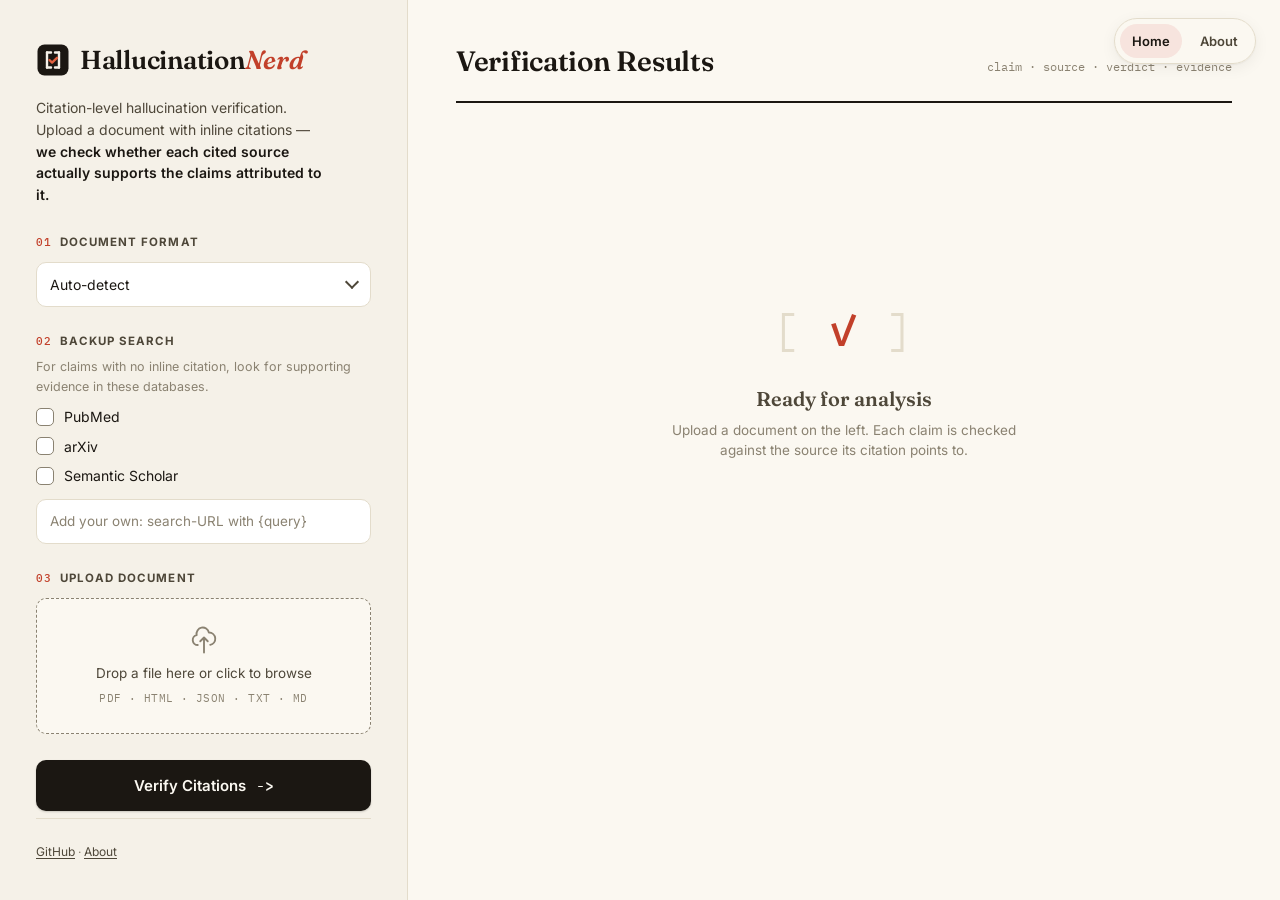
==== commit 12270ce0: "Add dedicated About navigation and page" ====
--- a/frontend/index.html
+++ b/frontend/index.html
@@ -11,6 +11,10 @@
     <link rel="stylesheet" href="styles.css">
 </head>
 <body>
+    <nav class="corner-nav" aria-label="Primary navigation">
+        <a href="index.html" class="active">Home</a>
+        <a href="about.html">About</a>
+    </nav>
     <div class="shell">
 
         <!-- LEFT RAIL: input -->
--- a/frontend/styles.css
+++ b/frontend/styles.css
@@ -818,3 +818,9 @@
 .vrow.selected { border-color: var(--accent); box-shadow: 0 0 0 2px var(--accent-tint); background: var(--card); }
 .vrow.disabled { cursor: default; opacity: .5; }
 .vrow.disabled:hover { border-color: var(--line-soft); }
+
+/* Home/About navigation */
+.corner-nav { position: fixed; top: 18px; right: 24px; z-index: 20; display: flex; gap: 6px; padding: 5px; border: 1px solid var(--line); border-radius: 999px; background: rgba(251,248,241,.94); box-shadow: var(--shadow-card); backdrop-filter: blur(8px); }
+.corner-nav a { color: var(--ink-soft); text-decoration: none; font-size: 13px; font-weight: 600; padding: 7px 12px; border-radius: 999px; }
+.corner-nav a:hover, .corner-nav a.active { color: var(--ink); background: var(--accent-tint); }
+@media (max-width: 720px) { .corner-nav { top: 10px; right: 10px; } }
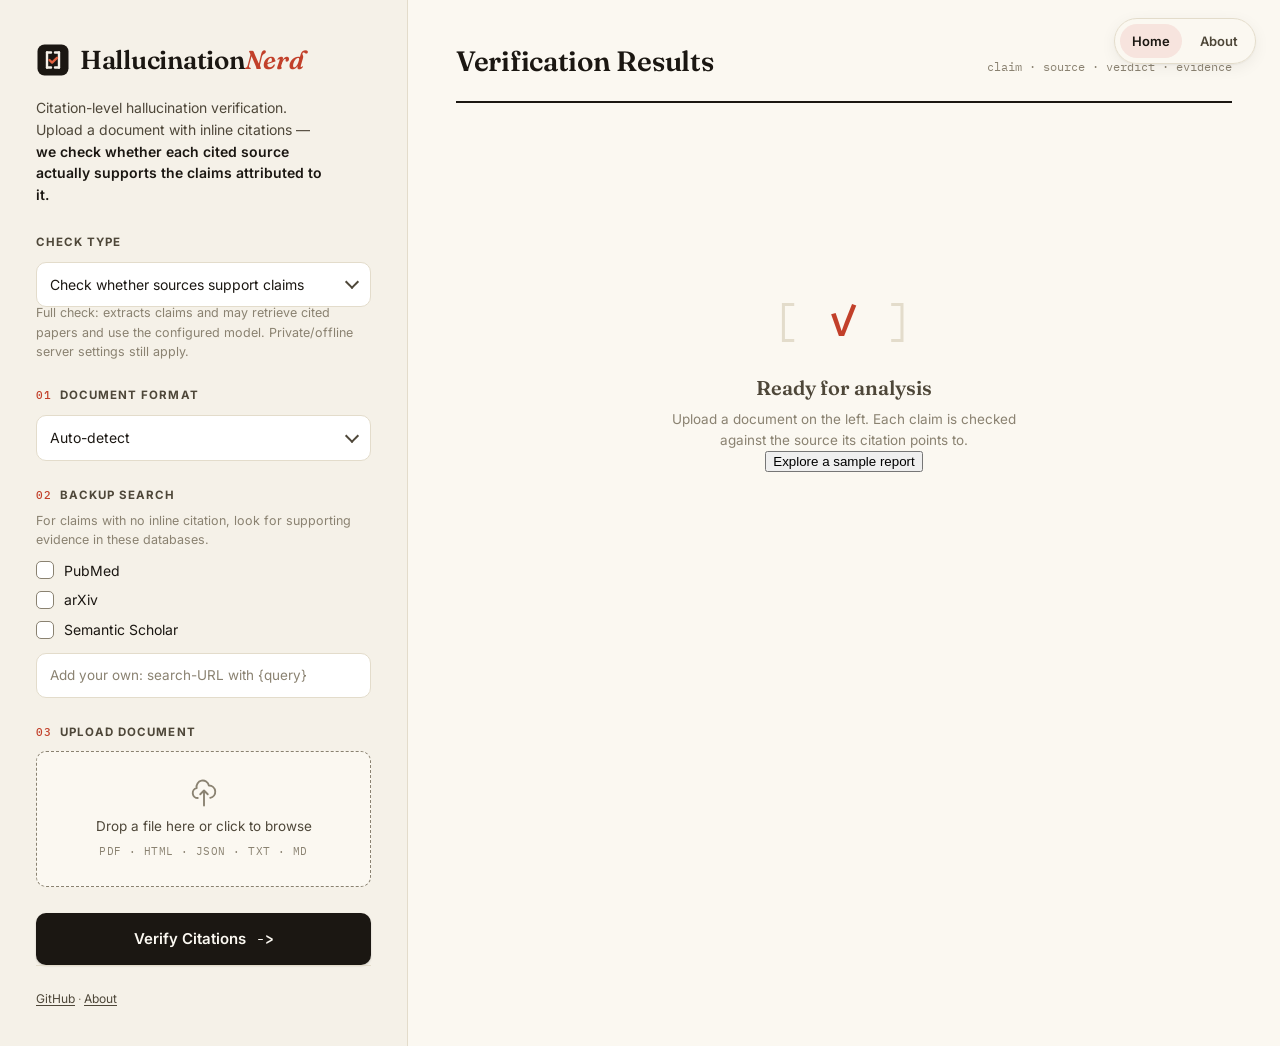
==== commit 219973ea: "feat: wire opt-in citation ID screening into verify and both UIs" ====
--- a/frontend/index.html
+++ b/frontend/index.html
@@ -36,6 +36,14 @@
             </div>
 
             <form id="uploadForm">
+                <div class="form-section">
+                    <label class="section-label" for="verificationMode">Check type</label>
+                    <div class="select-wrap"><select id="verificationMode" name="verification_mode">
+                        <option value="claim_support" selected>Check whether sources support claims</option>
+                        <option value="citation_existence">Check citation IDs first (arXiv only)</option>
+                    </select></div>
+                    <p class="section-hint" id="modeExplanation">Full check: extracts claims and may retrieve cited papers and use the configured model. Private/offline server settings still apply.</p>
+                </div>
                 <div class="form-section">
                     <label class="section-label" for="sourceType"><span class="num">01</span> Document format</label>
                     <div class="select-wrap">
@@ -101,16 +109,18 @@
         <!-- RIGHT: results -->
         <div class="stage">
             <div class="stage-head">
-                <h2>Verification Results</h2>
+                <h2 id="resultsTitle">Verification Results</h2>
                 <span id="doneFlag" class="done-flag hidden">✓ Analysis complete</span>
                 <span class="legend">claim · source · verdict · evidence</span>
             </div>
 
             <!-- Empty state -->
+            <section id="existenceResults" class="hidden" aria-live="polite"></section>
             <div id="emptyState" class="empty-state">
                 <div class="motif" aria-hidden="true">[ <b>&#10003;</b> ]</div>
                 <p class="title">Ready for analysis</p>
                 <p class="sub">Upload a document on the left. Each claim is checked against the source its citation points to.</p>
+                <button type="button" id="tryDemoBtn" class="review-btn demo-btn">Explore a sample report</button>
             </div>
 
             <!-- Loading state -->
@@ -119,6 +129,12 @@
                 <p class="title">Verifying citations...</p>
                 <p class="stage-msg" id="loadingMsg">Extracting text from document...</p>
                 <p class="hint">This can take 1-2 minutes for papers with many citations.</p>
+            </div>
+
+            <div id="retryOffer" class="error-box hidden">
+                <p style="margin:0 0 10px">Some sources are still throttling requests.</p>
+                <button id="patientRetryBtn" type="button" class="primary-btn">I can wait</button>
+                <p class="hint" style="margin:8px 0 0">Try up to 10 more backoff retries.</p>
             </div>
 
             <!-- Summary -->
@@ -153,6 +169,18 @@
                 </div>
             </div>
 
+            <div id="sampleNotice" class="sample-notice hidden" role="status">Sample report - illustrative results, not a live verification. Upload your own document to run an analysis.</div>
+            <div id="reviewTools" class="review-tools hidden">
+                <div class="review-actions">
+                    <button type="button" id="fixFirstBtn" class="review-btn" aria-pressed="false">Fix-first view</button>
+                    <button type="button" id="originalOrderBtn" class="review-btn" aria-pressed="true">Document order</button>
+                    <button type="button" id="exportReportBtn" class="review-btn">Download private HTML report</button>
+                </div>
+                <p class="review-hint">Download stays on this device, but the file contains document claims and evidence. Share it only if intended.</p>
+                <p id="reviewHint" class="review-hint">Document order shows claims as they appeared in the input.</p>
+                <details id="sourceMapPanel" class="source-map-panel"><summary>Source map <span id="sourceMapCount"></span></summary><div id="sourceMapGroups"></div></details>
+            </div>
+
             <!-- Detailed claims -->
             <h3 class="details-head" id="detailsHeader" style="display:none">Detailed per-claim results</h3>
             <div id="claimsList" class="claims-list"></div>
